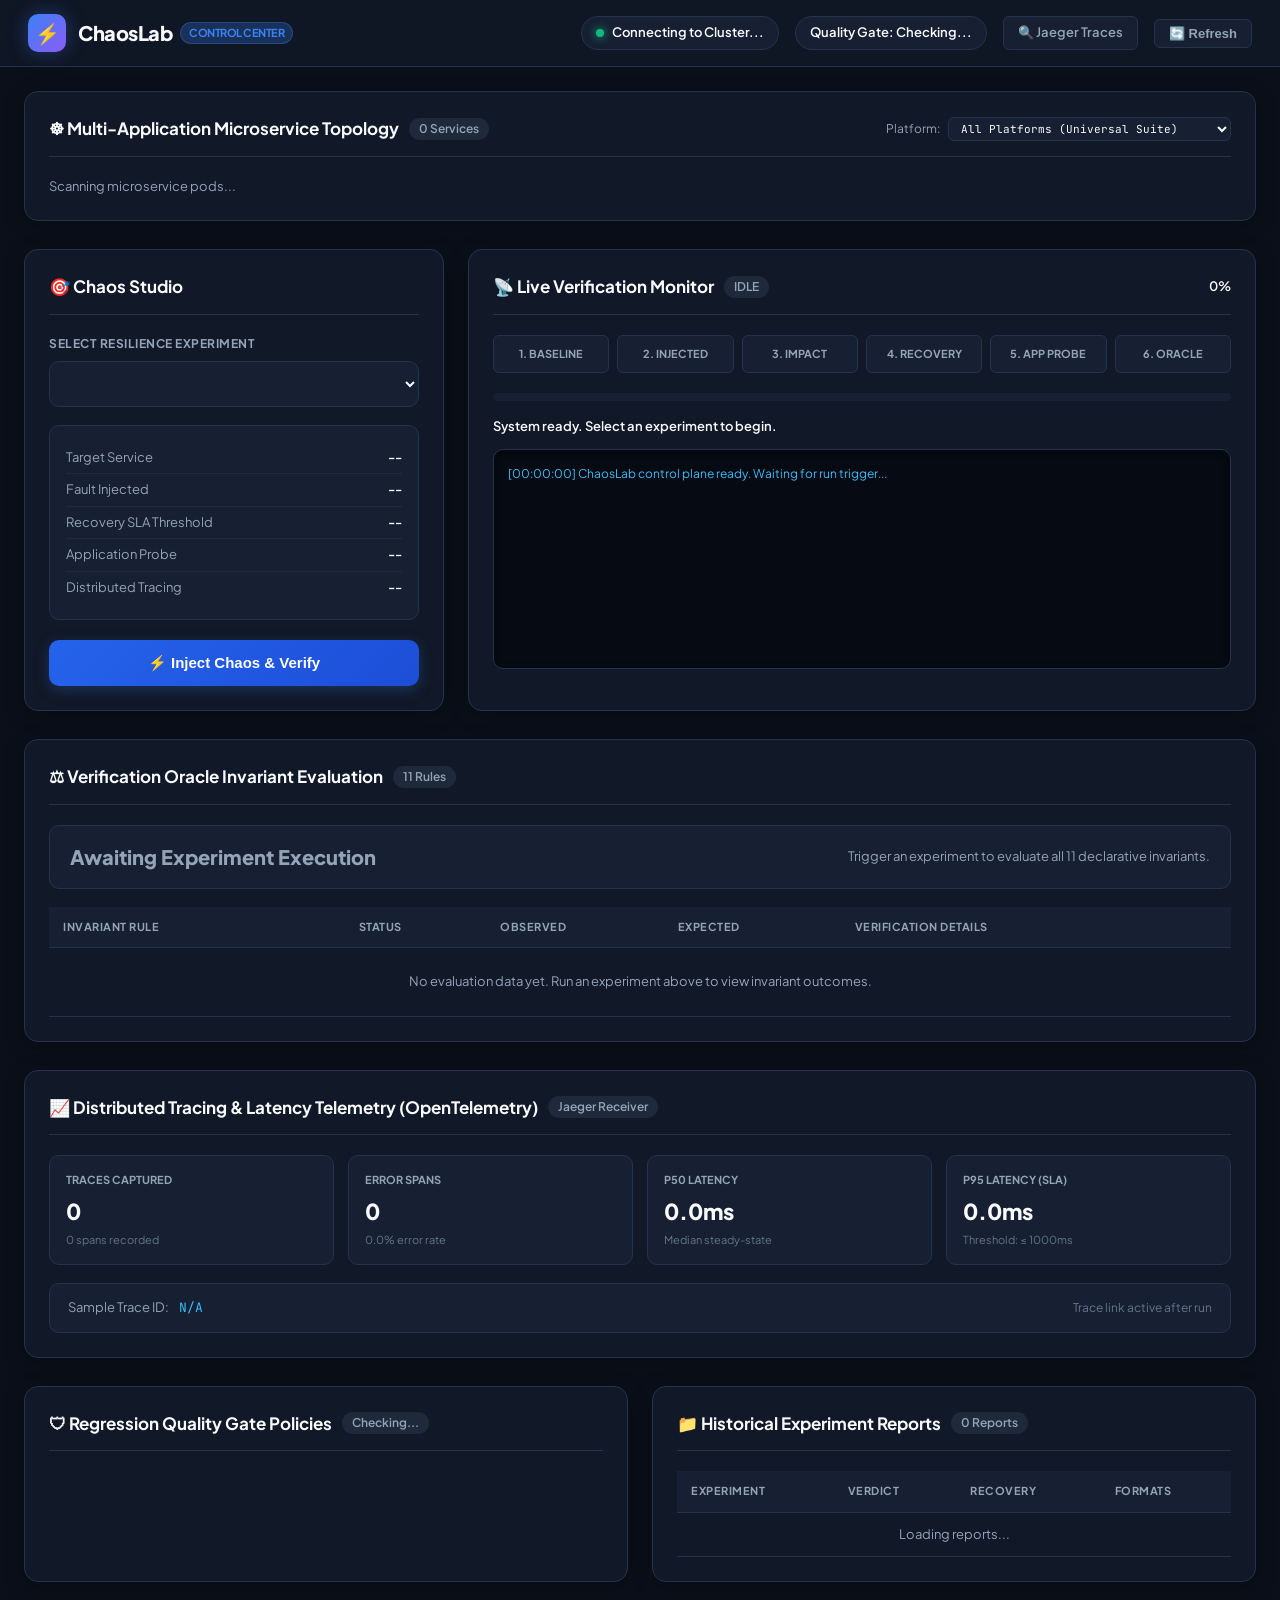
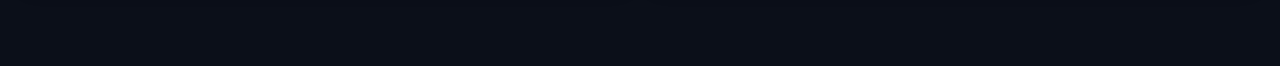
==== chaoslab/dashboard/static/index.html @ 5fe7bceb "feat(chaoslab): generalize resilience platform, universal verification engine, and independent apps " ====
<!DOCTYPE html>
<html lang="en">
<head>
    <meta charset="UTF-8">
    <meta name="viewport" content="width=device-width, initial-scale=1.0">
    <title>ChaosLab &bull; Resilience Control Center</title>
    <link rel="preconnect" href="https://fonts.googleapis.com">
    <link rel="preconnect" href="https://fonts.gstatic.com" crossorigin>
    <link href="https://fonts.googleapis.com/css2?family=JetBrains+Mono:wght@400;500;600;700&family=Plus+Jakarta+Sans:wght@400;500;600;700;800&display=swap" rel="stylesheet">
    <style>
        :root {
            --bg-base: #0b0f19;
            --bg-surface: #111827;
            --bg-card: #162032;
            --bg-elevated: #1e293b;
            --border: #26334d;
            --border-highlight: #3b82f6;
            --text-main: #f8fafc;
            --text-muted: #94a3b8;
            --text-faint: #64748b;
            --primary: #3b82f6;
            --primary-hover: #2563eb;
            --primary-glow: rgba(59, 130, 246, 0.25);
            --success: #10b981;
            --success-glow: rgba(16, 185, 129, 0.2);
            --danger: #ef4444;
            --danger-glow: rgba(239, 68, 68, 0.2);
            --warning: #f59e0b;
            --radius-sm: 6px;
            --radius-md: 10px;
            --radius-lg: 14px;
        }

        * {
            box-sizing: border-box;
            margin: 0;
            padding: 0;
        }

        body {
            font-family: 'Plus Jakarta Sans', -apple-system, BlinkMacSystemFont, sans-serif;
            background: var(--bg-base);
            color: var(--text-main);
            min-height: 100vh;
            line-height: 1.5;
            padding-bottom: 60px;
        }

        code, pre, .mono {
            font-family: 'JetBrains Mono', Consolas, monospace;
        }

        /* Top Navigation Header */
        header {
            background: rgba(17, 24, 39, 0.85);
            backdrop-filter: blur(12px);
            border-bottom: 1px solid var(--border);
            position: sticky;
            top: 0;
            z-index: 50;
            padding: 14px 28px;
            display: flex;
            align-items: center;
            justify-content: space-between;
        }

        .brand {
            display: flex;
            align-items: center;
            gap: 12px;
        }

        .brand-icon {
            width: 38px;
            height: 38px;
            background: linear-gradient(135deg, #3b82f6, #8b5cf6);
            border-radius: var(--radius-md);
            display: flex;
            align-items: center;
            justify-content: center;
            font-size: 20px;
            box-shadow: 0 0 20px rgba(59, 130, 246, 0.35);
        }

        .brand h1 {
            font-size: 20px;
            font-weight: 800;
            letter-spacing: -0.5px;
            display: flex;
            align-items: center;
            gap: 8px;
        }

        .brand span.tag {
            font-size: 11px;
            font-weight: 700;
            background: var(--primary-glow);
            color: var(--primary);
            padding: 2px 8px;
            border-radius: 9999px;
            border: 1px solid rgba(59, 130, 246, 0.3);
            text-transform: uppercase;
        }

        .nav-status {
            display: flex;
            align-items: center;
            gap: 16px;
        }

        .status-pill {
            display: flex;
            align-items: center;
            gap: 8px;
            padding: 6px 14px;
            border-radius: 9999px;
            font-size: 13px;
            font-weight: 600;
            background: var(--bg-card);
            border: 1px solid var(--border);
        }

        .dot {
            width: 8px;
            height: 8px;
            border-radius: 50%;
            background: var(--text-faint);
        }

        .dot.pulse-green {
            background: var(--success);
            box-shadow: 0 0 10px var(--success);
            animation: pulse 2s infinite;
        }

        .dot.pulse-red {
            background: var(--danger);
            box-shadow: 0 0 10px var(--danger);
        }

        .btn-link {
            background: var(--bg-card);
            border: 1px solid var(--border);
            color: var(--text-muted);
            padding: 6px 14px;
            border-radius: var(--radius-sm);
            font-size: 13px;
            font-weight: 600;
            text-decoration: none;
            display: inline-flex;
            align-items: center;
            gap: 6px;
            transition: all 0.2s;
        }

        .btn-link:hover {
            color: var(--text-main);
            border-color: var(--primary);
            background: var(--bg-elevated);
        }

        /* Container Layout */
        .container {
            max-width: 1360px;
            margin: 24px auto;
            padding: 0 24px;
            display: flex;
            flex-direction: column;
            gap: 28px;
        }

        /* Cards & Section Styling */
        .card {
            background: var(--bg-surface);
            border: 1px solid var(--border);
            border-radius: var(--radius-lg);
            padding: 24px;
            box-shadow: 0 4px 20px rgba(0, 0, 0, 0.25);
        }

        .card-header {
            display: flex;
            align-items: center;
            justify-content: space-between;
            margin-bottom: 20px;
            padding-bottom: 14px;
            border-bottom: 1px solid var(--border);
        }

        .card-title {
            font-size: 17px;
            font-weight: 700;
            display: flex;
            align-items: center;
            gap: 10px;
        }

        .card-title span.badge {
            font-size: 12px;
            padding: 2px 10px;
            border-radius: 9999px;
            font-weight: 600;
            background: var(--bg-elevated);
            color: var(--text-muted);
        }

        /* Microservices Topology Grid */
        .topology-grid {
            display: grid;
            grid-template-columns: repeat(auto-fill, minmax(200px, 1fr));
            gap: 12px;
        }

        .service-node {
            background: var(--bg-card);
            border: 1px solid var(--border);
            border-radius: var(--radius-md);
            padding: 14px;
            transition: all 0.2s;
            position: relative;
            overflow: hidden;
        }

        .service-node:hover {
            border-color: var(--border-highlight);
            transform: translateY(-2px);
        }

        .service-node.active-target {
            border-color: #f59e0b;
            box-shadow: 0 0 15px rgba(245, 158, 11, 0.2);
        }

        .service-node-header {
            display: flex;
            align-items: center;
            justify-content: space-between;
            margin-bottom: 8px;
        }

        .service-name {
            font-size: 13px;
            font-weight: 700;
            color: var(--text-main);
        }

        .service-meta {
            font-size: 11px;
            color: var(--text-muted);
            display: flex;
            flex-direction: column;
            gap: 2px;
        }

        .service-meta span.ready {
            font-weight: 600;
            color: var(--success);
        }

        .service-meta span.not-ready {
            font-weight: 600;
            color: var(--danger);
        }

        /* Control Center Grid: Launchpad + Monitor */
        .control-grid {
            display: grid;
            grid-template-columns: 420px 1fr;
            gap: 24px;
        }

        @media (max-width: 1024px) {
            .control-grid {
                grid-template-columns: 1fr;
            }
        }

        /* Experiment Launcher Form */
        .form-group {
            margin-bottom: 18px;
        }

        .form-label {
            display: block;
            font-size: 12px;
            font-weight: 700;
            text-transform: uppercase;
            letter-spacing: 0.5px;
            color: var(--text-muted);
            margin-bottom: 8px;
        }

        .select-input {
            width: 100%;
            background: var(--bg-card);
            border: 1px solid var(--border);
            color: var(--text-main);
            padding: 12px 16px;
            border-radius: var(--radius-md);
            font-size: 14px;
            font-family: inherit;
            outline: none;
            transition: border-color 0.2s;
            cursor: pointer;
        }

        .select-input:focus {
            border-color: var(--primary);
        }

        .config-preview-box {
            background: var(--bg-card);
            border: 1px solid var(--border);
            border-radius: var(--radius-md);
            padding: 16px;
            margin-bottom: 20px;
        }

        .config-row {
            display: flex;
            justify-content: space-between;
            font-size: 13px;
            padding: 6px 0;
            border-bottom: 1px solid rgba(255, 255, 255, 0.05);
        }

        .config-row:last-child {
            border-bottom: none;
        }

        .config-key {
            color: var(--text-muted);
        }

        .config-val {
            font-weight: 600;
            color: var(--text-main);
        }

        .btn-primary {
            width: 100%;
            background: linear-gradient(135deg, #2563eb, #1d4ed8);
            color: #ffffff;
            border: none;
            padding: 14px 24px;
            border-radius: var(--radius-md);
            font-size: 15px;
            font-weight: 700;
            cursor: pointer;
            box-shadow: 0 4px 15px var(--primary-glow);
            transition: all 0.2s;
            display: flex;
            align-items: center;
            justify-content: center;
            gap: 10px;
        }

        .btn-primary:hover:not(:disabled) {
            background: linear-gradient(135deg, #3b82f6, #2563eb);
            transform: translateY(-1px);
            box-shadow: 0 6px 20px rgba(59, 130, 246, 0.4);
        }

        .btn-primary:disabled {
            opacity: 0.6;
            cursor: not-allowed;
            transform: none;
        }

        /* Live Stepper & Progress Monitor */
        .stepper {
            display: grid;
            grid-template-columns: repeat(6, 1fr);
            gap: 8px;
            margin-bottom: 20px;
        }

        .step-node {
            background: var(--bg-card);
            border: 1px solid var(--border);
            border-radius: var(--radius-sm);
            padding: 10px;
            text-align: center;
            transition: all 0.3s;
        }

        .step-node.completed {
            border-color: var(--success);
            background: rgba(16, 185, 129, 0.08);
        }

        .step-node.active {
            border-color: var(--primary);
            background: var(--primary-glow);
            animation: pulseBorder 1.5s infinite;
        }

        .step-node.failed {
            border-color: var(--danger);
            background: var(--danger-glow);
        }

        .step-title {
            font-size: 11px;
            font-weight: 700;
            color: var(--text-muted);
            text-transform: uppercase;
        }

        .step-node.completed .step-title {
            color: var(--success);
        }

        .step-node.active .step-title {
            color: var(--primary);
        }

        .step-node.failed .step-title {
            color: var(--danger);
        }

        .progress-bar-container {
            width: 100%;
            height: 8px;
            background: var(--bg-card);
            border-radius: 9999px;
            overflow: hidden;
            margin-bottom: 16px;
        }

        .progress-bar {
            height: 100%;
            background: linear-gradient(90deg, #3b82f6, #10b981);
            width: 0%;
            transition: width 0.4s ease;
        }

        .terminal-box {
            background: #060a12;
            border: 1px solid var(--border);
            border-radius: var(--radius-md);
            padding: 14px;
            height: 220px;
            overflow-y: auto;
            font-size: 12px;
            line-height: 1.6;
            color: #38bdf8;
            box-shadow: inset 0 2px 6px rgba(0, 0, 0, 0.5);
        }

        .log-line {
            white-space: pre-wrap;
            word-break: break-all;
        }

        .log-line.error {
            color: var(--danger);
        }

        .log-line.success {
            color: var(--success);
        }

        /* Invariant Oracle Scorecard Table */
        .scorecard-banner {
            padding: 16px 20px;
            border-radius: var(--radius-md);
            margin-bottom: 18px;
            display: flex;
            align-items: center;
            justify-content: space-between;
        }

        .scorecard-banner.pass {
            background: rgba(16, 185, 129, 0.12);
            border: 1px solid var(--success);
        }

        .scorecard-banner.fail {
            background: rgba(239, 68, 68, 0.12);
            border: 1px solid var(--danger);
        }

        .scorecard-banner.idle {
            background: var(--bg-card);
            border: 1px solid var(--border);
        }

        .banner-verdict {
            font-size: 20px;
            font-weight: 800;
            display: flex;
            align-items: center;
            gap: 10px;
        }

        .banner-verdict.pass { color: var(--success); }
        .banner-verdict.fail { color: var(--danger); }
        .banner-verdict.idle { color: var(--text-muted); }

        table {
            width: 100%;
            border-collapse: collapse;
            font-size: 13px;
        }

        th, td {
            text-align: left;
            padding: 12px 14px;
            border-bottom: 1px solid var(--border);
        }

        th {
            background: var(--bg-card);
            color: var(--text-muted);
            font-weight: 700;
            text-transform: uppercase;
            font-size: 11px;
            letter-spacing: 0.5px;
        }

        tr:hover td {
            background: rgba(255, 255, 255, 0.02);
        }

        .badge-pill {
            display: inline-block;
            padding: 3px 10px;
            border-radius: 9999px;
            font-size: 11px;
            font-weight: 700;
        }

        .badge-pill.pass {
            background: rgba(16, 185, 129, 0.15);
            color: var(--success);
            border: 1px solid rgba(16, 185, 129, 0.3);
        }

        .badge-pill.fail {
            background: rgba(239, 68, 68, 0.15);
            color: var(--danger);
            border: 1px solid rgba(239, 68, 68, 0.3);
        }

        /* Metric Highlights Grid */
        .metric-grid {
            display: grid;
            grid-template-columns: repeat(auto-fit, minmax(200px, 1fr));
            gap: 14px;
            margin-bottom: 18px;
        }

        .metric-card {
            background: var(--bg-card);
            border: 1px solid var(--border);
            border-radius: var(--radius-md);
            padding: 16px;
        }

        .metric-card h4 {
            font-size: 11px;
            text-transform: uppercase;
            color: var(--text-muted);
            margin-bottom: 6px;
        }

        .metric-card .value {
            font-size: 22px;
            font-weight: 800;
            color: var(--text-main);
        }

        .metric-card .subtext {
            font-size: 11px;
            color: var(--text-faint);
            margin-top: 4px;
        }

        /* Quality Gate & Reports Two-Column Grid */
        .bottom-grid {
            display: grid;
            grid-template-columns: 1fr 1fr;
            gap: 24px;
        }

        @media (max-width: 900px) {
            .bottom-grid {
                grid-template-columns: 1fr;
            }
        }

        .policy-item {
            background: var(--bg-card);
            border: 1px solid var(--border);
            border-radius: var(--radius-md);
            padding: 14px 16px;
            margin-bottom: 10px;
            display: flex;
            align-items: center;
            justify-content: space-between;
        }

        .policy-name {
            font-weight: 700;
            font-size: 13px;
        }

        .policy-desc {
            font-size: 11px;
            color: var(--text-muted);
            margin-top: 2px;
        }

        .report-link {
            color: var(--primary);
            text-decoration: none;
            font-weight: 600;
            font-size: 12px;
            margin-right: 8px;
        }

        .report-link:hover {
            text-decoration: underline;
        }

        @keyframes pulse {
            0% { transform: scale(0.95); opacity: 0.8; }
            50% { transform: scale(1.15); opacity: 1; }
            100% { transform: scale(0.95); opacity: 0.8; }
        }

        @keyframes pulseBorder {
            0% { box-shadow: 0 0 0 0 rgba(59, 130, 246, 0.4); }
            70% { box-shadow: 0 0 0 8px rgba(59, 130, 246, 0); }
            100% { box-shadow: 0 0 0 0 rgba(59, 130, 246, 0); }
        }
    </style>
</head>
<body>
    <!-- Top Header -->
    <header>
        <div class="brand">
            <div class="brand-icon">⚡</div>
            <div>
                <h1>ChaosLab <span class="tag">Control Center</span></h1>
            </div>
        </div>
        <div class="nav-status">
            <div class="status-pill" id="clusterStatusPill">
                <span class="dot pulse-green" id="clusterDot"></span>
                <span id="clusterStatusText">Connecting to Cluster...</span>
            </div>
            <div class="status-pill" id="gateStatusPill">
                <span id="gatePillText">Quality Gate: Checking...</span>
            </div>
            <a href="http://localhost:16686" target="_blank" class="btn-link">
                🔍 Jaeger Traces
            </a>
            <button onclick="fetchInitialData()" class="btn-link" style="cursor: pointer;">
                🔄 Refresh
            </button>
        </div>
    </header>

    <div class="container">
        <!-- 1. Microservices Topology Grid -->
        <section class="card">
            <div class="card-header">
                <div class="card-title">
                    <span>☸ Multi-Application Microservice Topology</span>
                    <span class="badge" id="serviceCountBadge">0 Services</span>
                </div>
                <div style="font-size: 12px; color: var(--text-muted); display: flex; align-items: center; gap: 8px;">
                    <span>Platform:</span>
                    <select id="namespaceFilter" onchange="fetchClusterStatus()" style="background: var(--bg-card); color: var(--text-main); border: 1px solid var(--border); border-radius: var(--radius-sm); padding: 3px 8px; font-size: 11px; font-family: 'JetBrains Mono', monospace;">
                        <option value="all">All Platforms (Universal Suite)</option>
                        <option value="default">Online Boutique (default)</option>
                        <option value="project-platform">Project Platform (project-platform)</option>
                        <option value="learning-platform">LMS Platform (learning-platform)</option>
                    </select>
                </div>
            </div>
            <div class="topology-grid" id="topologyGrid">
                <!-- Dynamically populated -->
                <div style="color: var(--text-muted); font-size: 13px;">Scanning microservice pods...</div>
            </div>
        </section>

        <!-- 2. Control Grid: Launchpad + Live Monitor -->
        <div class="control-grid">
            <!-- Left: Experiment Studio / Launchpad -->
            <section class="card">
                <div class="card-header">
                    <div class="card-title">🎯 Chaos Studio</div>
                </div>

                <div class="form-group">
                    <label class="form-label">Select Resilience Experiment</label>
                    <select id="experimentSelect" class="select-input" onchange="updateSelectedPreview()">
                        <!-- Dynamically populated -->
                    </select>
                </div>

                <div class="config-preview-box">
                    <div class="config-row">
                        <span class="config-key">Target Service</span>
                        <span class="config-val" id="prevTarget">--</span>
                    </div>
                    <div class="config-row">
                        <span class="config-key">Fault Injected</span>
                        <span class="config-val" id="prevFault">--</span>
                    </div>
                    <div class="config-row">
                        <span class="config-key">Recovery SLA Threshold</span>
                        <span class="config-val" id="prevTimeout">--</span>
                    </div>
                    <div class="config-row">
                        <span class="config-key">Application Probe</span>
                        <span class="config-val" id="prevApp">--</span>
                    </div>
                    <div class="config-row">
                        <span class="config-key">Distributed Tracing</span>
                        <span class="config-val" id="prevTelemetry">--</span>
                    </div>
                </div>

                <button id="runBtn" class="btn-primary" onclick="triggerExperiment()">
                    <span>⚡ Inject Chaos & Verify</span>
                </button>
            </section>

            <!-- Right: Live Execution Stepper & Terminal -->
            <section class="card">
                <div class="card-header">
                    <div class="card-title">
                        <span>📡 Live Verification Monitor</span>
                        <span class="badge" id="execStatusBadge">IDLE</span>
                    </div>
                    <div style="font-size: 13px; font-weight: 600;" id="execPercentText">0%</div>
                </div>

                <!-- 6 Phase Stepper -->
                <div class="stepper">
                    <div class="step-node" id="step-baseline">
                        <div class="step-title">1. Baseline</div>
                    </div>
                    <div class="step-node" id="step-injecting">
                        <div class="step-title">2. Injected</div>
                    </div>
                    <div class="step-node" id="step-waiting_impact">
                        <div class="step-title">3. Impact</div>
                    </div>
                    <div class="step-node" id="step-waiting_recovery">
                        <div class="step-title">4. Recovery</div>
                    </div>
                    <div class="step-node" id="step-probing_app">
                        <div class="step-title">5. App Probe</div>
                    </div>
                    <div class="step-node" id="step-completed">
                        <div class="step-title">6. Oracle</div>
                    </div>
                </div>

                <div class="progress-bar-container">
                    <div class="progress-bar" id="progressBar"></div>
                </div>

                <div style="font-size: 13px; font-weight: 600; margin-bottom: 12px; color: var(--text-main);" id="execMessageText">
                    System ready. Select an experiment to begin.
                </div>

                <div class="terminal-box" id="terminalBox">
                    <div class="log-line">[00:00:00] ChaosLab control plane ready. Waiting for run trigger...</div>
                </div>
            </section>
        </div>

        <!-- 3. Verification Oracle Scorecard -->
        <section class="card">
            <div class="card-header">
                <div class="card-title">
                    <span>⚖ Verification Oracle Invariant Evaluation</span>
                    <span class="badge" id="oracleRulesBadge">11 Rules</span>
                </div>
            </div>

            <div class="scorecard-banner idle" id="scorecardBanner">
                <div class="banner-verdict idle" id="scorecardVerdictText">
                    <span>Awaiting Experiment Execution</span>
                </div>
                <div style="font-size: 13px; color: var(--text-muted);" id="scorecardSubtext">
                    Trigger an experiment to evaluate all 11 declarative invariants.
                </div>
            </div>

            <table>
                <thead>
                    <tr>
                        <th style="width: 25%;">Invariant Rule</th>
                        <th style="width: 12%;">Status</th>
                        <th style="width: 15%;">Observed</th>
                        <th style="width: 15%;">Expected</th>
                        <th>Verification Details</th>
                    </tr>
                </thead>
                <tbody id="oracleTableBody">
                    <tr>
                        <td colspan="5" style="text-align: center; color: var(--text-muted); padding: 24px;">
                            No evaluation data yet. Run an experiment above to view invariant outcomes.
                        </td>
                    </tr>
                </tbody>
            </table>
        </section>

        <!-- 4. Distributed Tracing & Telemetry Panel -->
        <section class="card">
            <div class="card-header">
                <div class="card-title">
                    <span>📈 Distributed Tracing & Latency Telemetry (OpenTelemetry)</span>
                    <span class="badge" id="telemetryServiceBadge">Jaeger Receiver</span>
                </div>
            </div>

            <div class="metric-grid">
                <div class="metric-card">
                    <h4>Traces Captured</h4>
                    <div class="value" id="telTracesCount">0</div>
                    <div class="subtext" id="telSpansCount">0 spans recorded</div>
                </div>
                <div class="metric-card">
                    <h4>Error Spans</h4>
                    <div class="value" id="telErrorsCount">0</div>
                    <div class="subtext" id="telErrorRate">0.0% error rate</div>
                </div>
                <div class="metric-card">
                    <h4>p50 Latency</h4>
                    <div class="value" id="telP50">0.0ms</div>
                    <div class="subtext">Median steady-state</div>
                </div>
                <div class="metric-card">
                    <h4>p95 Latency (SLA)</h4>
                    <div class="value" id="telP95">0.0ms</div>
                    <div class="subtext">Threshold: &le; 1000ms</div>
                </div>
            </div>

            <div style="background: var(--bg-card); border: 1px solid var(--border); border-radius: var(--radius-md); padding: 14px 18px; font-size: 13px; display: flex; justify-content: space-between; align-items: center;">
                <div>
                    <span style="color: var(--text-muted);">Sample Trace ID:</span>
                    <code id="telTraceId" style="color: #38bdf8; margin-left: 8px;">N/A</code>
                </div>
                <div id="telTraceLink">
                    <span style="color: var(--text-faint); font-size: 12px;">Trace link active after run</span>
                </div>
            </div>
        </section>

        <!-- 5. Quality Gate & Historical Reports Grid -->
        <div class="bottom-grid">
            <!-- Left: CI/CD Quality Gate Policies -->
            <section class="card">
                <div class="card-header">
                    <div class="card-title">
                        <span>🛡 Regression Quality Gate Policies</span>
                        <span class="badge" id="gateVerdictBadge">Checking...</span>
                    </div>
                </div>
                <div id="qualityGatePolicies">
                    <!-- Dynamically populated -->
                </div>
            </section>

            <!-- Right: Historical Reports List -->
            <section class="card">
                <div class="card-header">
                    <div class="card-title">
                        <span>📁 Historical Experiment Reports</span>
                        <span class="badge" id="reportCountBadge">0 Reports</span>
                    </div>
                </div>
                <div style="max-height: 320px; overflow-y: auto;">
                    <table>
                        <thead>
                            <tr>
                                <th>Experiment</th>
                                <th>Verdict</th>
                                <th>Recovery</th>
                                <th>Formats</th>
                            </tr>
                        </thead>
                        <tbody id="reportsTableBody">
                            <tr>
                                <td colspan="4" style="text-align: center; color: var(--text-muted);">Loading reports...</td>
                            </tr>
                        </tbody>
                    </table>
                </div>
            </section>
        </div>
    </div>

    <!-- JavaScript Controller -->
    <script>
        let experimentsList = [];
        let isRunning = false;
        let activeExecutionExperiment = null;

        async function fetchInitialData() {
            await Promise.all([
                fetchClusterStatus(),
                fetchExperiments(),
                fetchExecutionState(),
                fetchQualityGate(),
                fetchReports()
            ]);
        }

        // 1. Fetch Kubernetes Cluster Pod Status
        async function fetchClusterStatus() {
            try {
                const nsFilter = document.getElementById('namespaceFilter') ? document.getElementById('namespaceFilter').value : 'all';
                const res = await fetch(`/api/status?namespace=${encodeURIComponent(nsFilter)}`);
                const data = await res.json();
                const grid = document.getElementById('topologyGrid');
                const pillText = document.getElementById('clusterStatusText');
                const dot = document.getElementById('clusterDot');
                const countBadge = document.getElementById('serviceCountBadge');

                if (!data.connected) {
                    pillText.innerText = "Cluster Disconnected";
                    dot.className = "dot pulse-red";
                    grid.innerHTML = `<div style="color:var(--danger);">Error: ${data.error || 'Cannot reach cluster'}</div>`;
                    return;
                }

                pillText.innerText = `Cluster: ${data.ready_pods}/${data.total_pods} Ready`;
                dot.className = data.all_healthy ? "dot pulse-green" : "dot pulse-red";
                countBadge.innerText = `${data.total_pods} Services`;

                grid.innerHTML = data.pods.map(pod => `
                    <div class="service-node ${activeExecutionExperiment && activeExecutionExperiment.includes(pod.app) ? 'active-target' : ''}">
                        <div class="service-node-header">
                            <span class="service-name">${pod.app}</span>
                            <span class="dot ${pod.is_ready ? 'pulse-green' : 'pulse-red'}"></span>
                        </div>
                        <div class="service-meta">
                            <div style="display:flex; justify-content:space-between; align-items:center; margin-bottom:3px;">
                                <span class="badge" style="font-size:9px; padding:1px 6px; background:rgba(59,130,246,0.15); color:var(--primary); font-weight:600;">${pod.app_group || pod.namespace}</span>
                                <code style="font-size:10px;">${pod.ready}</code>
                            </div>
                            <div>Pod: <code style="font-size:10px;">${pod.name.split('-').slice(1).join('-')}</code></div>
                            <div>Status: <span class="${pod.is_ready ? 'ready' : 'not-ready'}">${pod.status}</span> &bull; ${pod.ip || 'No IP'}</div>
                        </div>
                    </div>
                `).join('');
            } catch (err) {
                console.error("fetchClusterStatus error:", err);
            }
        }

        // 2. Fetch Discovered Experiments
        async function fetchExperiments() {
            try {
                const res = await fetch('/api/experiments');
                const data = await res.json();
                experimentsList = data.experiments || [];

                const select = document.getElementById('experimentSelect');
                const currentVal = select.value;

                // Group by app_group
                const groups = {};
                experimentsList.forEach(exp => {
                    const grp = exp.app_group || "General";
                    if (!groups[grp]) groups[grp] = [];
                    groups[grp].push(exp);
                });

                select.innerHTML = Object.keys(groups).map(grp => `
                    <optgroup label="${grp}">
                        ${groups[grp].map(exp => `
                            <option value="${exp.name}">${exp.name} (${exp.target})</option>
                        `).join('')}
                    </optgroup>
                `).join('');

                if (currentVal && experimentsList.some(e => e.name === currentVal)) {
                    select.value = currentVal;
                }
                updateSelectedPreview();
            } catch (err) {
                console.error("fetchExperiments error:", err);
            }
        }

        function updateSelectedPreview() {
            const select = document.getElementById('experimentSelect');
            const exp = experimentsList.find(e => e.name === select.value);
            if (!exp) return;

            document.getElementById('prevTarget').innerText = `${exp.target} (${exp.namespace})`;
            document.getElementById('prevFault').innerText = exp.fault;
            document.getElementById('prevTimeout').innerText = `${exp.timeout}s`;
            document.getElementById('prevApp').innerText = exp.app_check;
            document.getElementById('prevTelemetry').innerText = exp.telemetry;
        }

        // 3. Trigger Experiment Run
        async function triggerExperiment() {
            const select = document.getElementById('experimentSelect');
            const expName = select.value;
            if (!expName) return;

            const runBtn = document.getElementById('runBtn');
            runBtn.disabled = true;
            runBtn.innerHTML = `<span>⏳ Initializing...</span>`;

            try {
                const res = await fetch('/api/run', {
                    method: 'POST',
                    headers: { 'Content-Type': 'application/json' },
                    body: JSON.stringify({ name: expName })
                });
                const data = await res.json();
                if (!res.ok) {
                    alert(data.error || "Failed to start experiment");
                    runBtn.disabled = false;
                    runBtn.innerHTML = `<span>⚡ Inject Chaos & Verify</span>`;
                }
            } catch (err) {
                alert("Network error starting experiment: " + err);
                runBtn.disabled = false;
                runBtn.innerHTML = `<span>⚡ Inject Chaos & Verify</span>`;
            }
        }

        // 4. Poll Live Execution State
        async function fetchExecutionState() {
            try {
                const res = await fetch('/api/execution');
                const data = await res.json();
                isRunning = data.running;
                activeExecutionExperiment = isRunning ? data.experiment : null;

                const runBtn = document.getElementById('runBtn');
                const statusBadge = document.getElementById('execStatusBadge');
                const percentText = document.getElementById('execPercentText');
                const messageText = document.getElementById('execMessageText');
                const progressBar = document.getElementById('progressBar');
                const terminal = document.getElementById('terminalBox');

                if (isRunning) {
                    runBtn.disabled = true;
                    runBtn.innerHTML = `<span>⚡ Running: ${data.experiment}...</span>`;
                    statusBadge.innerText = data.phase.toUpperCase();
                    statusBadge.style.color = "var(--primary)";
                } else {
                    runBtn.disabled = false;
                    runBtn.innerHTML = `<span>⚡ Inject Chaos & Verify</span>`;
                    statusBadge.innerText = (data.verdict || "IDLE");
                    statusBadge.style.color = (data.verdict === "PASS" ? "var(--success)" : (data.verdict === "FAIL" ? "var(--danger)" : "var(--text-muted)"));
                }

                percentText.innerText = `${data.percent}%`;
                progressBar.style.width = `${data.percent}%`;
                messageText.innerText = data.message;

                // Update Stepper Nodes
                updateStepper(data.phase, data.verdict);

                // Update Terminal Output
                if (data.logs && data.logs.length > 0) {
                    terminal.innerHTML = data.logs.map(log => {
                        let cls = "";
                        if (log.includes("PASS") || log.includes("Verified") || log.includes("Ready")) cls = "success";
                        if (log.includes("FAIL") || log.includes("ERROR") || log.includes("Failed")) cls = "error";
                        return `<div class="log-line ${cls}">${escapeHtml(log)}</div>`;
                    }).join('');
                    terminal.scrollTop = terminal.scrollHeight;
                }

                // If completed report available, update scorecard & telemetry
                if (data.report) {
                    renderOracleScorecard(data.report);
                    renderTelemetry(data.report.telemetry);
                }
            } catch (err) {
                console.error("fetchExecutionState error:", err);
            }
        }

        function updateStepper(currentPhase, verdict) {
            const phases = ["baseline", "injecting", "waiting_impact", "waiting_recovery", "probing_app", "completed"];
            const currentIdx = phases.indexOf(currentPhase);

            phases.forEach((p, idx) => {
                const node = document.getElementById(`step-${p}`);
                if (!node) return;
                node.className = "step-node";

                if (currentPhase === "completed") {
                    node.className = `step-node ${verdict === "PASS" ? "completed" : "failed"}`;
                } else if (currentPhase === "failed") {
                    if (idx <= currentIdx) node.className = "step-node failed";
                } else if (idx < currentIdx) {
                    node.className = "step-node completed";
                } else if (idx === currentIdx) {
                    node.className = "step-node active";
                }
            });
        }

        // 5. Render Oracle Scorecard
        function renderOracleScorecard(report) {
            const banner = document.getElementById('scorecardBanner');
            const verdictText = document.getElementById('scorecardVerdictText');
            const subtext = document.getElementById('scorecardSubtext');
            const tbody = document.getElementById('oracleTableBody');
            const rulesBadge = document.getElementById('oracleRulesBadge');

            const oracle = report.oracle_evaluation || {};
            const isPass = (report.verdict === "PASS");

            banner.className = `scorecard-banner ${isPass ? 'pass' : 'fail'}`;
            verdictText.className = `banner-verdict ${isPass ? 'pass' : 'fail'}`;
            verdictText.innerHTML = `<span>${isPass ? '✅ VERIFICATION PASSED' : '❌ VERIFICATION FAILED'}</span>`;
            subtext.innerText = `Experiment: ${report.experiment} &bull; ${oracle.passed_rules || 0}/${oracle.total_rules || 0} Invariants Satisfied &bull; Recovery Time: ${report.recovery_time_seconds}s`;
            rulesBadge.innerText = `${oracle.passed_rules || 0}/${oracle.total_rules || 0} Passed`;

            if (oracle.rule_evaluations && oracle.rule_evaluations.length > 0) {
                tbody.innerHTML = oracle.rule_evaluations.map(r => `
                    <tr>
                        <td><code>${r.rule}</code></td>
                        <td><span class="badge-pill ${r.passed ? 'pass' : 'fail'}">${r.passed ? 'PASS' : 'FAIL'}</span></td>
                        <td><code>${escapeHtml(String(r.observed))}</code></td>
                        <td><code>${escapeHtml(String(r.expected))}</code></td>
                        <td>${escapeHtml(r.message)}</td>
                    </tr>
                `).join('');
            }
        }

        // 6. Render Telemetry Metrics
        function renderTelemetry(tel) {
            if (!tel || !tel.available) return;

            document.getElementById('telTracesCount').innerText = tel.traces_count || 0;
            document.getElementById('telSpansCount').innerText = `${tel.spans_count || 0} spans recorded`;
            document.getElementById('telErrorsCount').innerText = tel.error_spans_count || 0;
            document.getElementById('telErrorRate').innerText = `${tel.error_rate_pct || 0.0}% error rate`;

            const lat = tel.latency_ms || {};
            document.getElementById('telP50').innerText = `${lat.p50 || 0}ms`;
            document.getElementById('telP95').innerText = `${lat.p95 || 0}ms`;

            const sampleId = (tel.sample_trace_ids && tel.sample_trace_ids.length > 0) ? tel.sample_trace_ids[0] : "N/A";
            document.getElementById('telTraceId').innerText = sampleId;

            if (sampleId !== "N/A") {
                document.getElementById('telTraceLink').innerHTML = `
                    <a href="http://localhost:16686/trace/${sampleId}" target="_blank" class="btn-link" style="padding:4px 10px; font-size:12px;">
                        Inspect in Jaeger &rarr;
                    </a>
                `;
            }
        }

        // 7. Fetch Regression Quality Gate Evaluation
        async function fetchQualityGate() {
            try {
                const res = await fetch('/api/gate');
                const data = await res.json();
                const pillText = document.getElementById('gatePillText');
                const verdictBadge = document.getElementById('gateVerdictBadge');
                const policiesDiv = document.getElementById('qualityGatePolicies');

                const isApproved = data.gate_passed;
                pillText.innerHTML = `Gate: <strong style="color:${isApproved ? 'var(--success)' : 'var(--danger)'};">${data.verdict}</strong>`;
                verdictBadge.innerText = data.verdict;
                verdictBadge.style.color = isApproved ? "var(--success)" : "var(--danger)";

                policiesDiv.innerHTML = data.policies.map(p => `
                    <div class="policy-item">
                        <div>
                            <div class="policy-name">${p.policy}</div>
                            <div class="policy-desc">${escapeHtml(p.message)}</div>
                        </div>
                        <span class="badge-pill ${p.passed ? 'pass' : 'fail'}">${p.passed ? 'PASS' : 'FAIL'}</span>
                    </div>
                `).join('');
            } catch (err) {
                console.error("fetchQualityGate error:", err);
            }
        }

        // 8. Fetch Historical Reports
        async function fetchReports() {
            try {
                const res = await fetch('/api/reports');
                const data = await res.json();
                const tbody = document.getElementById('reportsTableBody');
                const countBadge = document.getElementById('reportCountBadge');

                const reports = data.reports || [];
                countBadge.innerText = `${reports.length} Reports`;

                if (reports.length === 0) {
                    tbody.innerHTML = `<tr><td colspan="4" style="text-align:center; color:var(--text-muted);">No reports found.</td></tr>`;
                    return;
                }

                tbody.innerHTML = reports.map(r => `
                    <tr>
                        <td>
                            <strong>${escapeHtml(r.experiment)}</strong>
                            <div style="font-size:11px; color:var(--text-muted);">${r.timestamp} &bull; ${escapeHtml(r.target)}</div>
                        </td>
                        <td>
                            <span class="badge-pill ${r.verdict === 'PASS' ? 'pass' : 'fail'}">${r.verdict}</span>
                        </td>
                        <td>
                            <code>${r.recovery_time ? r.recovery_time + 's' : 'N/A'}</code>
                        </td>
                        <td>
                            ${r.has_html ? `<a href="/api/reports/${r.prefix}_report.html" target="_blank" class="report-link">HTML</a>` : ''}
                            ${r.has_md ? `<a href="/api/reports/${r.prefix}_report.md" target="_blank" class="report-link">MD</a>` : ''}
                            <a href="/api/reports/${r.filename}" target="_blank" class="report-link">JSON</a>
                        </td>
                    </tr>
                `).join('');
            } catch (err) {
                console.error("fetchReports error:", err);
            }
        }

        function escapeHtml(text) {
            if (!text) return "";
            return String(text).replace(/&/g, '&amp;').replace(/</g, '&lt;').replace(/>/g, '&gt;');
        }

        // Initial Load and Polling Loop (2s)
        fetchInitialData();
        setInterval(() => {
            fetchClusterStatus();
            fetchExecutionState();
            if (!isRunning) {
                fetchQualityGate();
                fetchReports();
            }
        }, 2000);
    </script>
</body>
</html>
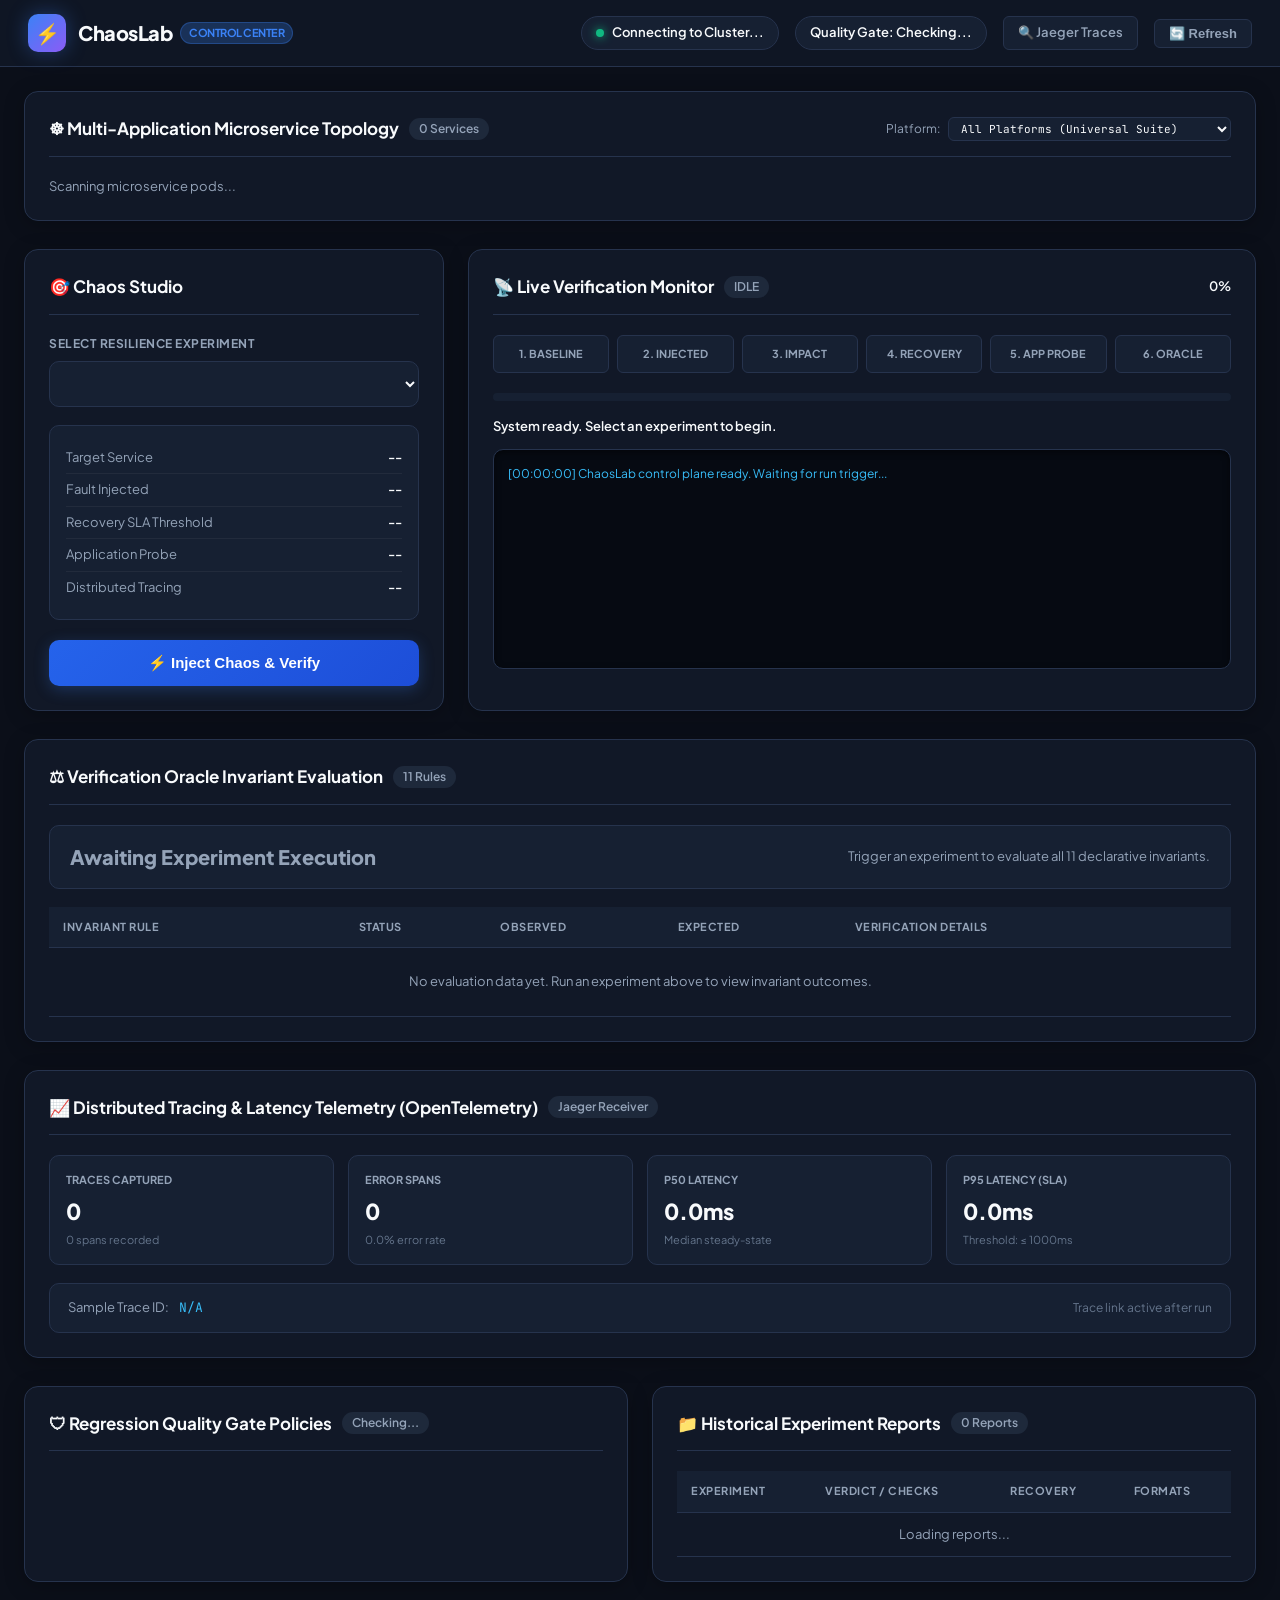
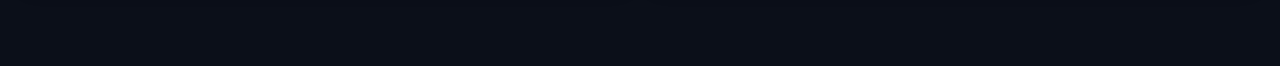
==== commit cce570b8: "Preserve experiment run history and expose report check counts" ====
--- a/chaoslab/dashboard/static/index.html
+++ b/chaoslab/dashboard/static/index.html
@@ -885,7 +885,7 @@
                         <thead>
                             <tr>
                                 <th>Experiment</th>
-                                <th>Verdict</th>
+                                <th>Verdict / Checks</th>
                                 <th>Recovery</th>
                                 <th>Formats</th>
                             </tr>
@@ -1215,18 +1215,19 @@
                     <tr>
                         <td>
                             <strong>${escapeHtml(r.experiment)}</strong>
-                            <div style="font-size:11px; color:var(--text-muted);">${r.timestamp} &bull; ${escapeHtml(r.target)}</div>
+                            <div style="font-size:11px; color:var(--text-muted);">${escapeHtml(new Date(r.timestamp).toLocaleString())} &bull; ${escapeHtml(r.target)}</div>
                         </td>
                         <td>
-                            <span class="badge-pill ${r.verdict === 'PASS' ? 'pass' : 'fail'}">${r.verdict}</span>
+                            <span class="badge-pill ${r.verdict === 'PASS' ? 'pass' : 'fail'}">${escapeHtml(r.verdict)}</span>
+                            <div style="font-size:11px; color:var(--text-muted);">${r.passed_checks == null ? 'Check counts unavailable' : `${escapeHtml(r.passed_checks)} passed · ${escapeHtml(r.failed_checks)} failed · ${escapeHtml(r.skipped_checks)} skipped`}</div>
                         </td>
                         <td>
-                            <code>${r.recovery_time ? r.recovery_time + 's' : 'N/A'}</code>
+                            <code>${r.recovery_time != null ? escapeHtml(r.recovery_time) + 's' : 'N/A'}</code>
                         </td>
                         <td>
-                            ${r.has_html ? `<a href="/api/reports/${r.prefix}_report.html" target="_blank" class="report-link">HTML</a>` : ''}
-                            ${r.has_md ? `<a href="/api/reports/${r.prefix}_report.md" target="_blank" class="report-link">MD</a>` : ''}
-                            <a href="/api/reports/${r.filename}" target="_blank" class="report-link">JSON</a>
+                            ${r.has_html ? `<a href="/api/reports/${encodeURI(r.prefix)}_report.html" target="_blank" class="report-link">HTML</a>` : ''}
+                            ${r.has_md ? `<a href="/api/reports/${encodeURI(r.prefix)}_report.md" target="_blank" class="report-link">MD</a>` : ''}
+                            <a href="/api/reports/${encodeURI(r.filename)}" target="_blank" class="report-link">JSON</a>
                         </td>
                     </tr>
                 `).join('');
@@ -1236,7 +1237,7 @@
         }
 
         function escapeHtml(text) {
-            if (!text) return "";
+            if (text == null) return "";
             return String(text).replace(/&/g, '&amp;').replace(/</g, '&lt;').replace(/>/g, '&gt;');
         }
 
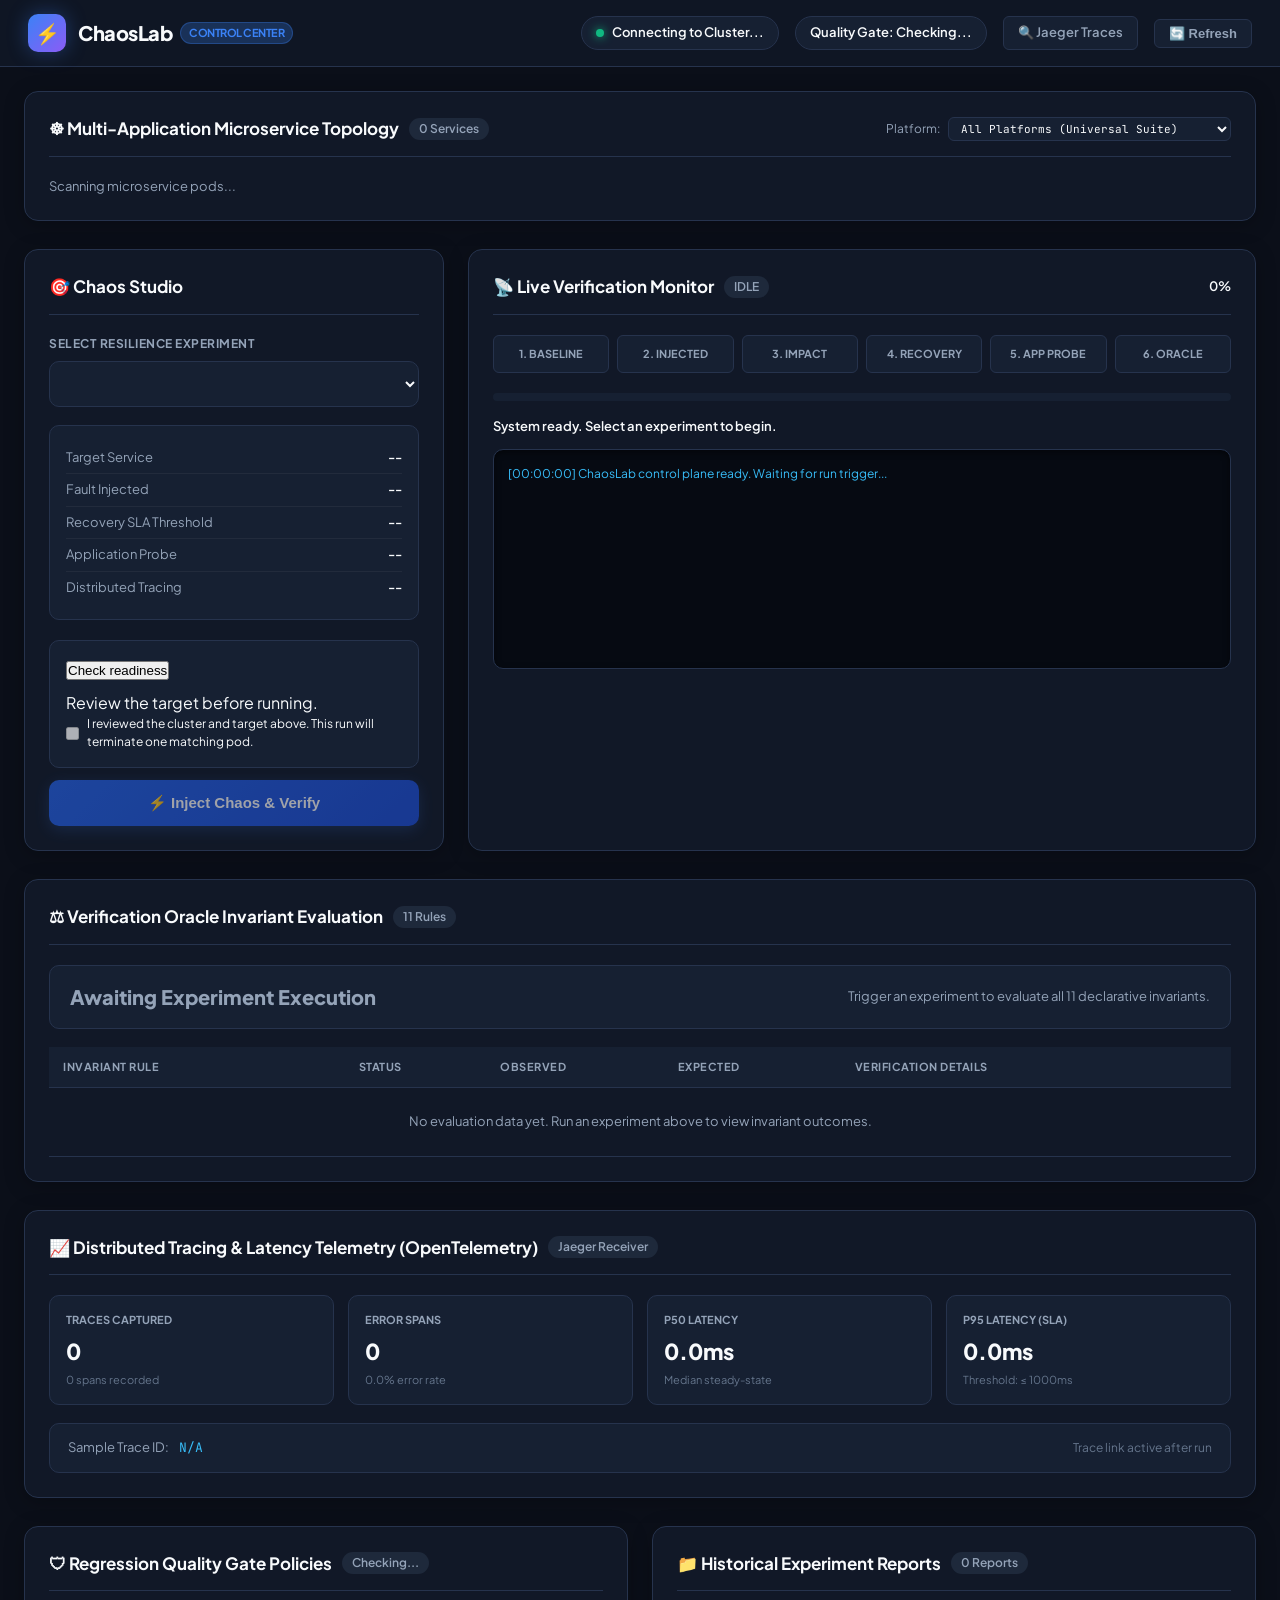
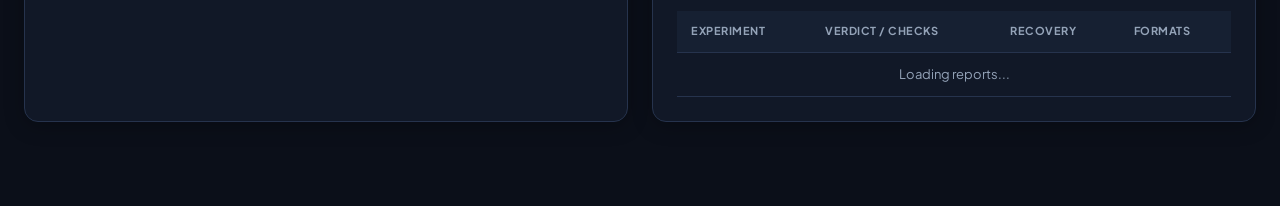
==== commit 3050b662: "Add reviewed dashboard execution and repeatable local startup" ====
--- a/chaoslab/dashboard/static/index.html
+++ b/chaoslab/dashboard/static/index.html
@@ -725,7 +725,16 @@
                     </div>
                 </div>
 
-                <button id="runBtn" class="btn-primary" onclick="triggerExperiment()">
+                <div class="config-preview-box" style="margin-bottom:12px;">
+                    <button class="btn-outline" id="preflightBtn" onclick="fetchPreflight()">Check readiness</button>
+                    <div id="preflightTarget" style="margin-top:10px; overflow-wrap:anywhere;">Review the target before running.</div>
+                    <ul id="preflightChecks" style="padding-left:20px; max-height:220px; overflow:auto;"></ul>
+                    <label style="display:flex; gap:8px; font-size:12px; align-items:center;">
+                        <input id="confirmTarget" type="checkbox" onchange="updateRunAvailability()" disabled>
+                        I reviewed the cluster and target above. This run will terminate one matching pod.
+                    </label>
+                </div>
+                <button id="runBtn" class="btn-primary" onclick="triggerExperiment()" disabled>
                     <span>⚡ Inject Chaos & Verify</span>
                 </button>
             </section>
@@ -906,15 +915,38 @@
         let experimentsList = [];
         let isRunning = false;
         let activeExecutionExperiment = null;
+        let preflightResult = null;
+        let preflightCheckedAt = 0;
+        let launchPending = false;
+        let selectedPreviewName = null;
 
         async function fetchInitialData() {
             await Promise.all([
-                fetchClusterStatus(),
+                fetchNamespaces().then(fetchClusterStatus),
                 fetchExperiments(),
                 fetchExecutionState(),
                 fetchQualityGate(),
                 fetchReports()
             ]);
+        }
+
+        async function fetchNamespaces() {
+            try {
+                const response = await fetch('/api/namespaces');
+                if (!response.ok) throw Error('Namespace lookup failed');
+                const data = await response.json();
+                const select = document.getElementById('namespaceFilter');
+                const current = select.value;
+                select.replaceChildren(...data.namespaces.map(ns => {
+                    const option = document.createElement('option');
+                    option.value = ns.id;
+                    option.textContent = ns.name;
+                    return option;
+                }));
+                select.value = data.namespaces.some(ns => ns.id === current) ? current : 'all';
+            } catch (error) {
+                console.error('fetchNamespaces error:', error);
+            }
         }
 
         // 1. Fetch Kubernetes Cluster Pod Status
@@ -937,21 +969,21 @@
 
                 pillText.innerText = `Cluster: ${data.ready_pods}/${data.total_pods} Ready`;
                 dot.className = data.all_healthy ? "dot pulse-green" : "dot pulse-red";
-                countBadge.innerText = `${data.total_pods} Services`;
+                countBadge.innerText = `${data.total_pods} Pods`;
 
                 grid.innerHTML = data.pods.map(pod => `
                     <div class="service-node ${activeExecutionExperiment && activeExecutionExperiment.includes(pod.app) ? 'active-target' : ''}">
                         <div class="service-node-header">
-                            <span class="service-name">${pod.app}</span>
+                            <span class="service-name">${escapeHtml(pod.app)}</span>
                             <span class="dot ${pod.is_ready ? 'pulse-green' : 'pulse-red'}"></span>
                         </div>
                         <div class="service-meta">
                             <div style="display:flex; justify-content:space-between; align-items:center; margin-bottom:3px;">
-                                <span class="badge" style="font-size:9px; padding:1px 6px; background:rgba(59,130,246,0.15); color:var(--primary); font-weight:600;">${pod.app_group || pod.namespace}</span>
-                                <code style="font-size:10px;">${pod.ready}</code>
+                                <span class="badge" style="font-size:9px; padding:1px 6px; background:rgba(59,130,246,0.15); color:var(--primary); font-weight:600;">${escapeHtml(pod.app_group || pod.namespace)}</span>
+                                <code style="font-size:10px;">${escapeHtml(pod.ready)}</code>
                             </div>
-                            <div>Pod: <code style="font-size:10px;">${pod.name.split('-').slice(1).join('-')}</code></div>
-                            <div>Status: <span class="${pod.is_ready ? 'ready' : 'not-ready'}">${pod.status}</span> &bull; ${pod.ip || 'No IP'}</div>
+                            <div>Pod: <code style="font-size:10px;">${escapeHtml(pod.name)}</code></div>
+                            <div>Status: <span class="${pod.is_ready ? 'ready' : 'not-ready'}">${escapeHtml(pod.status)}</span> &bull; ${escapeHtml(pod.ip || 'No IP')}</div>
                         </div>
                     </div>
                 `).join('');
@@ -999,6 +1031,14 @@
             const select = document.getElementById('experimentSelect');
             const exp = experimentsList.find(e => e.name === select.value);
             if (!exp) return;
+            if (selectedPreviewName !== select.value) {
+                selectedPreviewName = select.value;
+                preflightResult = null;
+                document.getElementById('confirmTarget').checked = false;
+                document.getElementById('preflightChecks').replaceChildren();
+                document.getElementById('preflightTarget').textContent = 'Click Check readiness to review this target.';
+                updateRunAvailability();
+            }
 
             document.getElementById('prevTarget').innerText = `${exp.target} (${exp.namespace})`;
             document.getElementById('prevFault').innerText = exp.fault;
@@ -1007,11 +1047,53 @@
             document.getElementById('prevTelemetry').innerText = exp.telemetry;
         }
 
+        function updateRunAvailability() {
+            const current = document.getElementById('experimentSelect').value;
+            const reviewed = preflightResult && preflightResult.experiment === current;
+            const fresh = reviewed && Date.now() - preflightCheckedAt < 60000;
+            const ready = fresh && preflightResult.ready;
+            const confirm = document.getElementById('confirmTarget');
+            confirm.disabled = !ready || isRunning || launchPending;
+            if (!ready) confirm.checked = false;
+            const button = document.getElementById('runBtn');
+            button.disabled = !ready || !confirm.checked || isRunning || launchPending;
+            button.textContent = isRunning ? 'Experiment running…' : launchPending ? 'Checking launch…' : 'Run reviewed experiment';
+            document.getElementById('preflightBtn').disabled = isRunning || launchPending;
+        }
+
+        async function fetchPreflight() {
+            const name = document.getElementById('experimentSelect').value;
+            preflightResult = null;
+            document.getElementById('confirmTarget').checked = false;
+            updateRunAvailability();
+            document.getElementById('preflightTarget').textContent = 'Checking local prerequisites…';
+            try {
+                const response = await fetch(`/api/preflight?name=${encodeURIComponent(name)}`);
+                if (!response.ok) throw Error('Preflight request failed');
+                const data = await response.json();
+                if (document.getElementById('experimentSelect').value !== name) return;
+                preflightResult = data;
+                preflightCheckedAt = Date.now();
+                document.getElementById('preflightTarget').textContent = `${data.context || 'Cluster not pinned'} · ${data.namespace || 'No namespace'} · ${data.selector || 'No selector'} · ${data.fault || 'No fault'}`;
+                document.getElementById('preflightChecks').replaceChildren(...data.checks.map(check => {
+                    const row = document.createElement('li');
+                    row.textContent = `${check.passed ? 'PASS' : 'BLOCKED'} — ${check.name}: ${check.detail}`;
+                    row.style.color = check.passed ? 'var(--success)' : 'var(--danger)';
+                    return row;
+                }));
+            } catch (error) {
+                document.getElementById('preflightTarget').textContent = error.message;
+            }
+            updateRunAvailability();
+        }
+
         // 3. Trigger Experiment Run
         async function triggerExperiment() {
             const select = document.getElementById('experimentSelect');
             const expName = select.value;
-            if (!expName) return;
+            if (!expName || !preflightResult || !preflightResult.ready || !document.getElementById('confirmTarget').checked) return;
+            launchPending = true;
+            updateRunAvailability();
 
             const runBtn = document.getElementById('runBtn');
             runBtn.disabled = true;
@@ -1021,18 +1103,22 @@
                 const res = await fetch('/api/run', {
                     method: 'POST',
                     headers: { 'Content-Type': 'application/json' },
-                    body: JSON.stringify({ name: expName })
+                    body: JSON.stringify({ name: expName, review_token: preflightResult.review_token, confirm_target: true })
                 });
                 const data = await res.json();
                 if (!res.ok) {
                     alert(data.error || "Failed to start experiment");
-                    runBtn.disabled = false;
-                    runBtn.innerHTML = `<span>⚡ Inject Chaos & Verify</span>`;
+                    preflightResult = null;
+                } else {
+                    isRunning = true;
+                    preflightResult = null;
                 }
             } catch (err) {
                 alert("Network error starting experiment: " + err);
-                runBtn.disabled = false;
-                runBtn.innerHTML = `<span>⚡ Inject Chaos & Verify</span>`;
+                preflightResult = null;
+            } finally {
+                launchPending = false;
+                updateRunAvailability();
             }
         }
 
@@ -1041,7 +1127,10 @@
             try {
                 const res = await fetch('/api/execution');
                 const data = await res.json();
+                const wasRunning = isRunning;
                 isRunning = data.running;
+                if (wasRunning && !isRunning) preflightResult = null;
+                updateRunAvailability();
                 activeExecutionExperiment = isRunning ? data.experiment : null;
 
                 const runBtn = document.getElementById('runBtn');
@@ -1057,8 +1146,7 @@
                     statusBadge.innerText = data.phase.toUpperCase();
                     statusBadge.style.color = "var(--primary)";
                 } else {
-                    runBtn.disabled = false;
-                    runBtn.innerHTML = `<span>⚡ Inject Chaos & Verify</span>`;
+                    updateRunAvailability();
                     statusBadge.innerText = (data.verdict || "IDLE");
                     statusBadge.style.color = (data.verdict === "PASS" ? "var(--success)" : (data.verdict === "FAIL" ? "var(--danger)" : "var(--text-muted)"));
                 }
@@ -1113,6 +1201,13 @@
         }
 
         // 5. Render Oracle Scorecard
+        function ruleBadge(rule) {
+            const status = rule.status || (rule.passed ? 'PASS' : 'FAIL');
+            if (status === 'NOT_APPLICABLE') return {label:'N/A', css:''};
+            if (status === 'SKIPPED') return {label:'SKIPPED', css:''};
+            return status === 'PASS' ? {label:'PASS', css:'pass'} : {label:'FAIL', css:'fail'};
+        }
+
         function renderOracleScorecard(report) {
             const banner = document.getElementById('scorecardBanner');
             const verdictText = document.getElementById('scorecardVerdictText');
@@ -1126,14 +1221,14 @@
             banner.className = `scorecard-banner ${isPass ? 'pass' : 'fail'}`;
             verdictText.className = `banner-verdict ${isPass ? 'pass' : 'fail'}`;
             verdictText.innerHTML = `<span>${isPass ? '✅ VERIFICATION PASSED' : '❌ VERIFICATION FAILED'}</span>`;
-            subtext.innerText = `Experiment: ${report.experiment} &bull; ${oracle.passed_rules || 0}/${oracle.total_rules || 0} Invariants Satisfied &bull; Recovery Time: ${report.recovery_time_seconds}s`;
-            rulesBadge.innerText = `${oracle.passed_rules || 0}/${oracle.total_rules || 0} Passed`;
+            subtext.innerText = `Experiment: ${report.experiment} · ${oracle.passed_rules || 0}/${oracle.executed_rules ?? oracle.total_rules ?? 0} executed checks passed · ${oracle.skipped_rules || 0} skipped · Recovery: ${report.recovery_time_seconds}s`;
+            rulesBadge.innerText = `${oracle.passed_rules || 0}/${oracle.executed_rules ?? oracle.total_rules ?? 0} executed · ${oracle.skipped_rules || 0} skipped`;
 
             if (oracle.rule_evaluations && oracle.rule_evaluations.length > 0) {
                 tbody.innerHTML = oracle.rule_evaluations.map(r => `
                     <tr>
-                        <td><code>${r.rule}</code></td>
-                        <td><span class="badge-pill ${r.passed ? 'pass' : 'fail'}">${r.passed ? 'PASS' : 'FAIL'}</span></td>
+                        <td><code>${escapeHtml(r.rule)}</code></td>
+                        <td><span class="badge-pill ${ruleBadge(r).css}">${ruleBadge(r).label}</span></td>
                         <td><code>${escapeHtml(String(r.observed))}</code></td>
                         <td><code>${escapeHtml(String(r.expected))}</code></td>
                         <td>${escapeHtml(r.message)}</td>
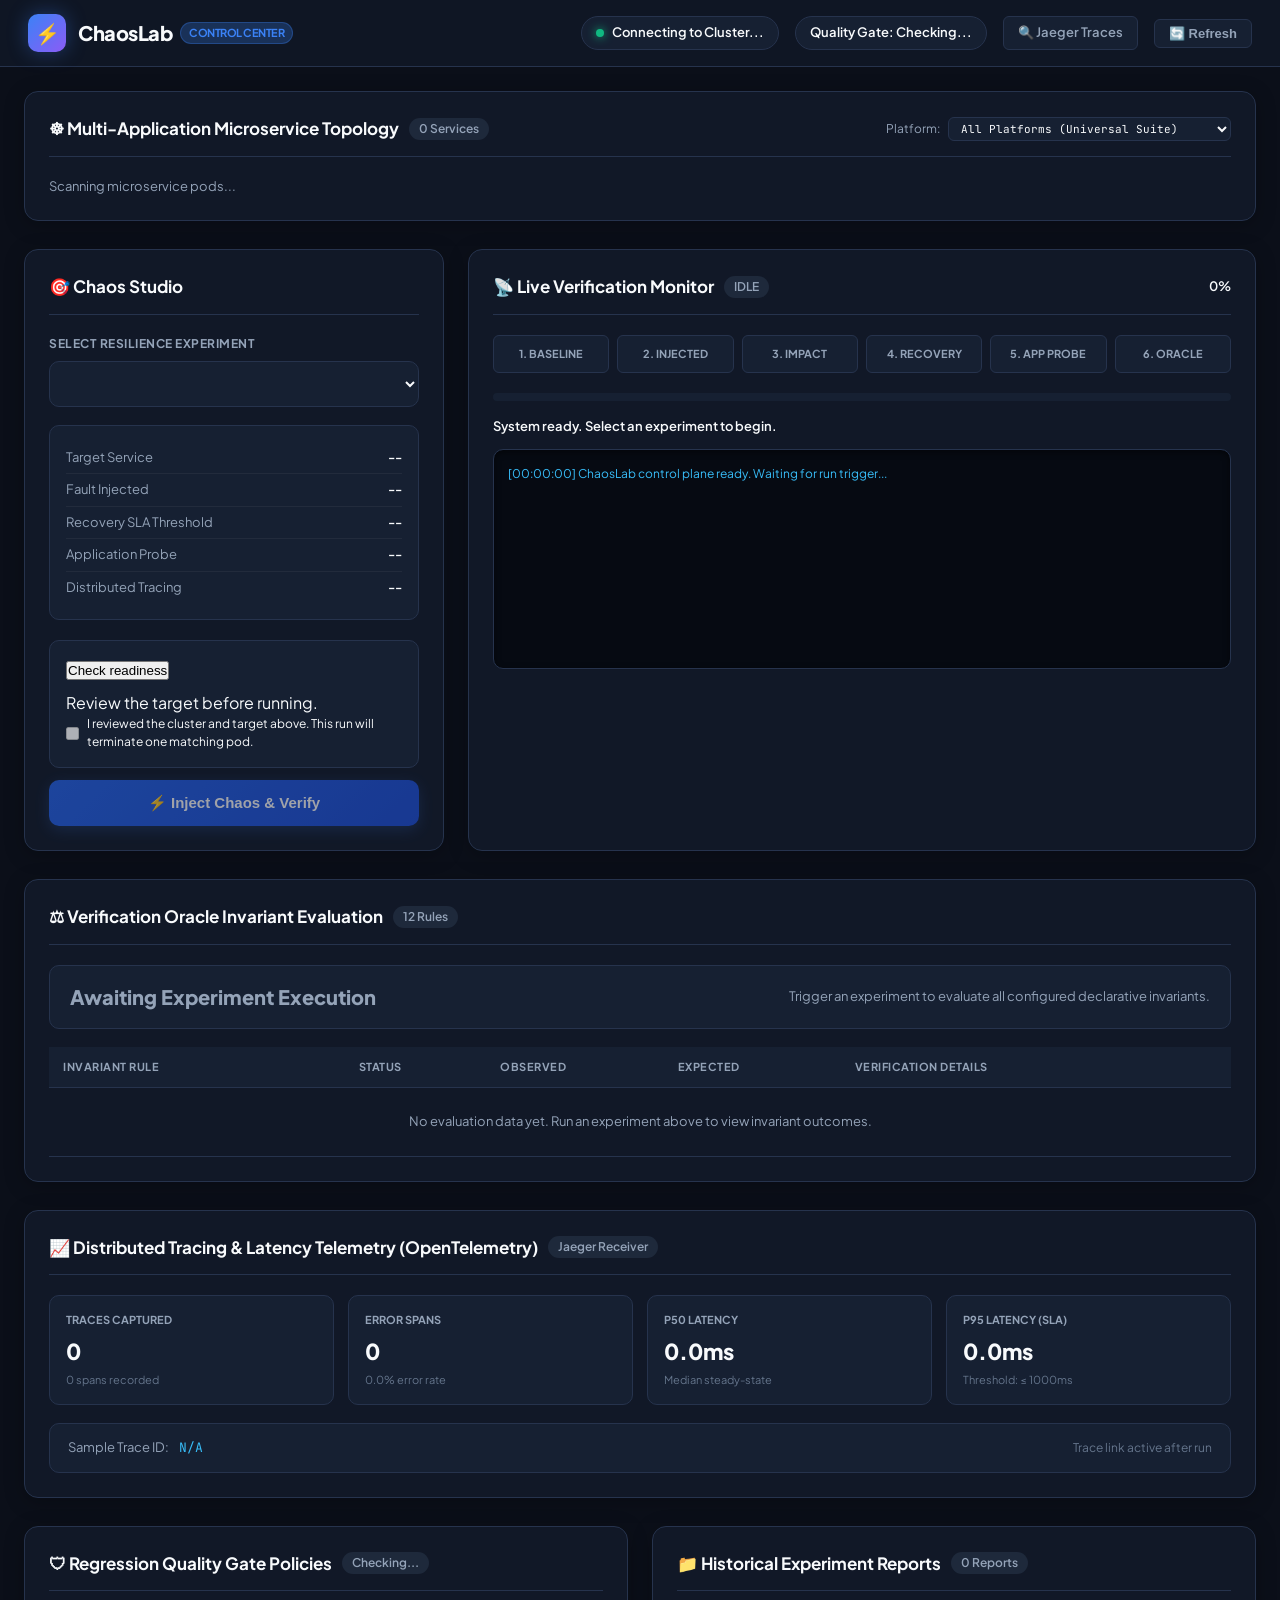
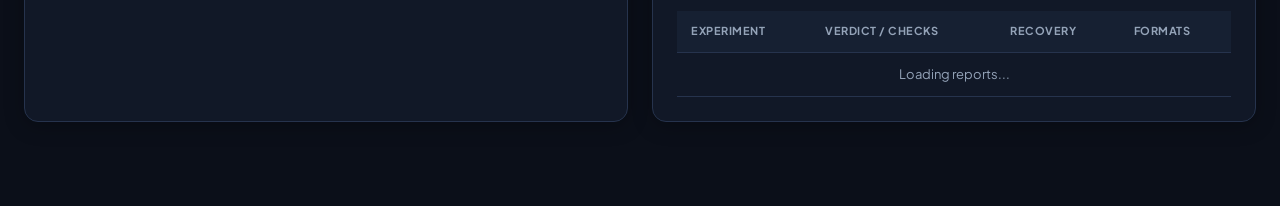
==== commit e0152a30: "Verify persistent project recovery with correlated distributed tracing" ====
--- a/chaoslab/dashboard/static/index.html
+++ b/chaoslab/dashboard/static/index.html
@@ -654,7 +654,7 @@
             <div class="status-pill" id="gateStatusPill">
                 <span id="gatePillText">Quality Gate: Checking...</span>
             </div>
-            <a href="http://localhost:16686" target="_blank" class="btn-link">
+            <a id="jaegerLink" href="http://localhost:16686" target="_blank" class="btn-link">
                 🔍 Jaeger Traces
             </a>
             <button onclick="fetchInitialData()" class="btn-link" style="cursor: pointer;">
@@ -790,7 +790,7 @@
             <div class="card-header">
                 <div class="card-title">
                     <span>⚖ Verification Oracle Invariant Evaluation</span>
-                    <span class="badge" id="oracleRulesBadge">11 Rules</span>
+                    <span class="badge" id="oracleRulesBadge">12 Rules</span>
                 </div>
             </div>
 
@@ -799,7 +799,7 @@
                     <span>Awaiting Experiment Execution</span>
                 </div>
                 <div style="font-size: 13px; color: var(--text-muted);" id="scorecardSubtext">
-                    Trigger an experiment to evaluate all 11 declarative invariants.
+                    Trigger an experiment to evaluate all configured declarative invariants.
                 </div>
             </div>
 
@@ -926,8 +926,20 @@
                 fetchExperiments(),
                 fetchExecutionState(),
                 fetchQualityGate(),
-                fetchReports()
+                fetchReports(),
+                fetchRuntime()
             ]);
+        }
+
+        let traceQueryUrl = null;
+        async function fetchRuntime() {
+            try {
+                const response = await fetch('/api/runtime');
+                const runtime = await response.json();
+                traceQueryUrl = runtime.trace_query_url;
+                const link = document.getElementById('jaegerLink');
+                if (link && traceQueryUrl) link.href = traceQueryUrl;
+            } catch (error) { console.error('Runtime lookup failed', error); }
         }
 
         async function fetchNamespaces() {
@@ -1255,7 +1267,7 @@
 
             if (sampleId !== "N/A") {
                 document.getElementById('telTraceLink').innerHTML = `
-                    <a href="http://localhost:16686/trace/${sampleId}" target="_blank" class="btn-link" style="padding:4px 10px; font-size:12px;">
+                    <a href="${traceQueryUrl || 'http://localhost:16686'}/trace/${encodeURIComponent(sampleId)}" target="_blank" class="btn-link" style="padding:4px 10px; font-size:12px;">
                         Inspect in Jaeger &rarr;
                     </a>
                 `;
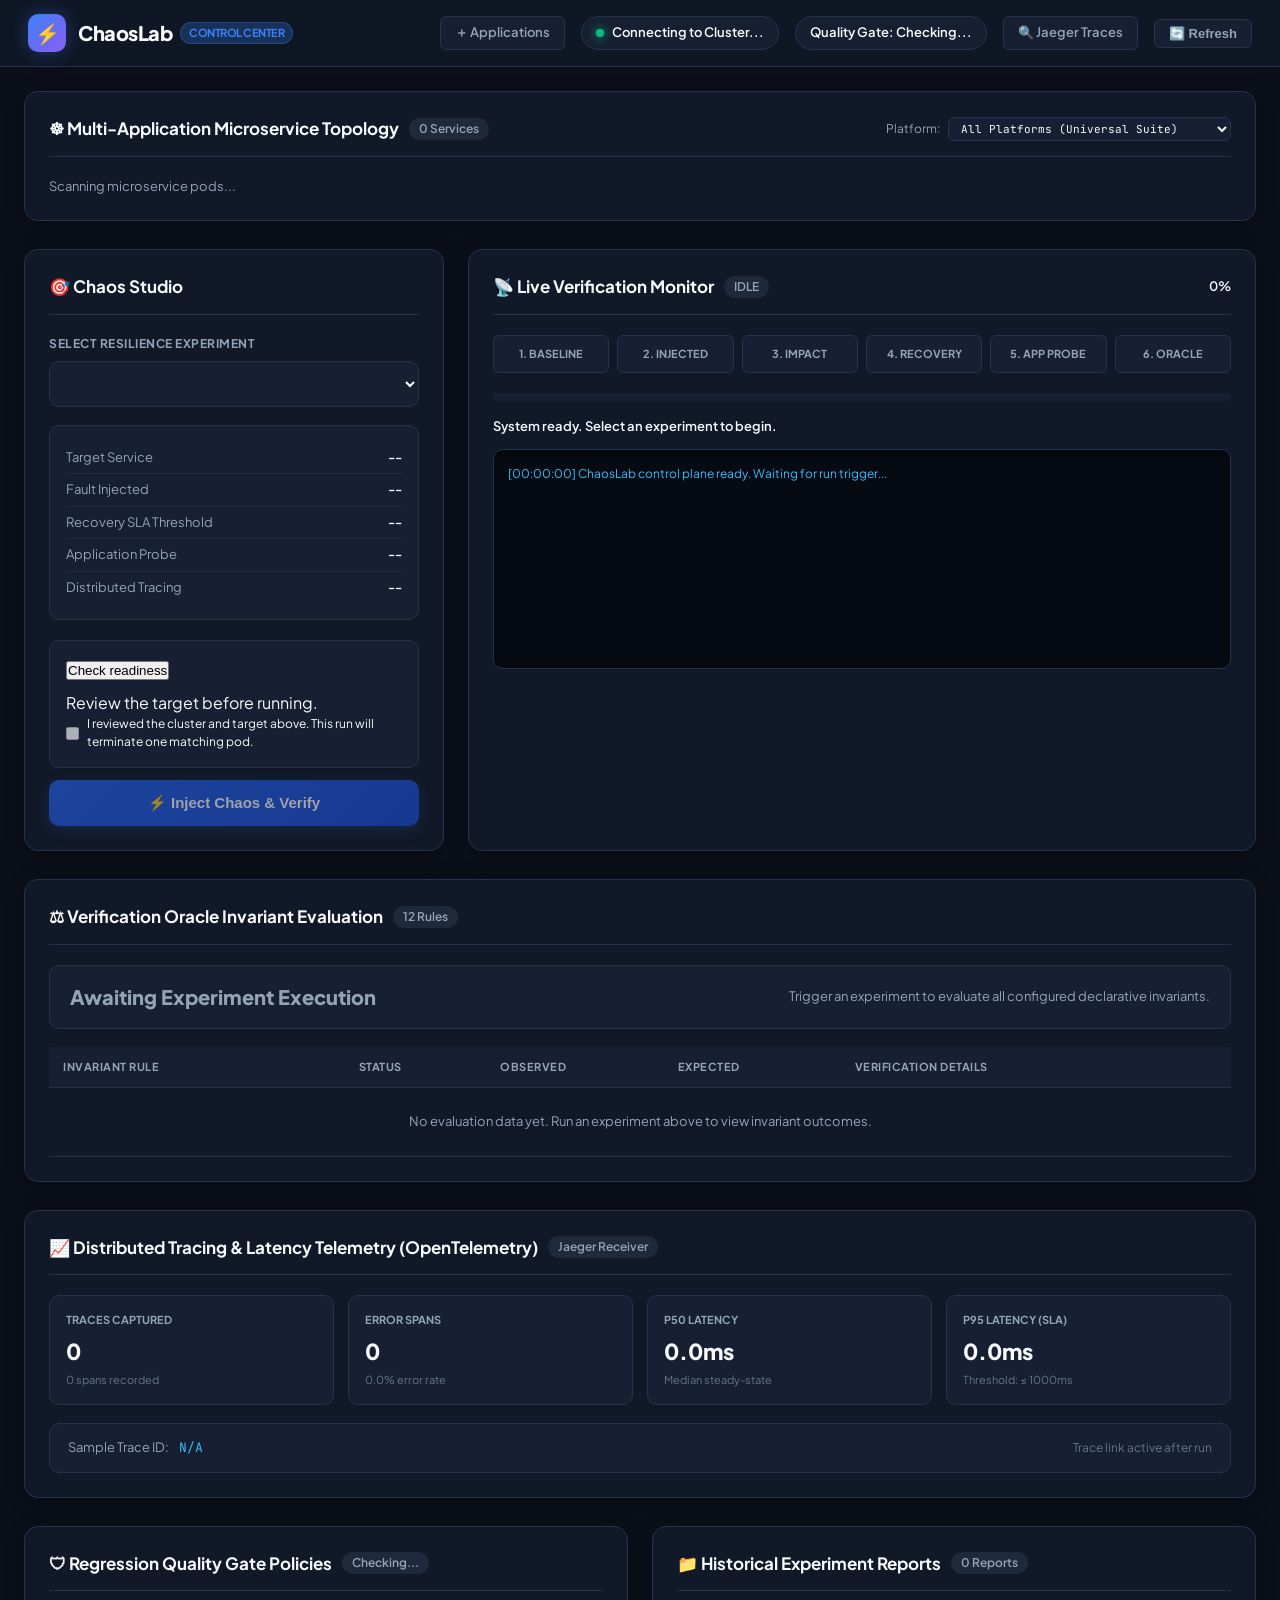
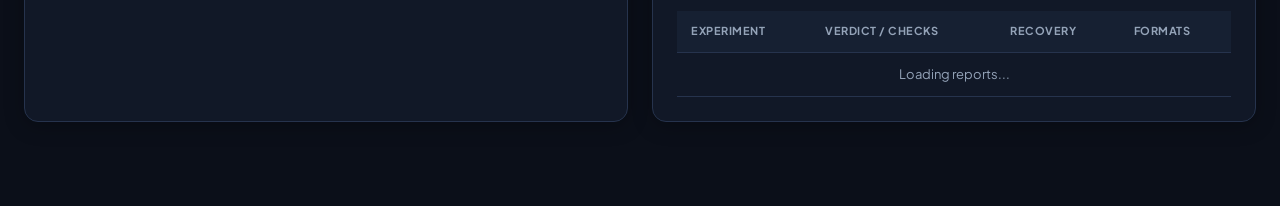
==== commit fcf7d68b: "Connect redesigned application onboarding to Chaos Studio" ====
--- a/chaoslab/dashboard/static/index.html
+++ b/chaoslab/dashboard/static/index.html
@@ -647,6 +647,7 @@
             </div>
         </div>
         <div class="nav-status">
+            <a href="/onboarding" class="btn-link">＋ Applications</a>
             <div class="status-pill" id="clusterStatusPill">
                 <span class="dot pulse-green" id="clusterDot"></span>
                 <span id="clusterStatusText">Connecting to Cluster...</span>
@@ -664,6 +665,7 @@
     </header>
 
     <div class="container">
+        <div id="handoffNotice" role="status" hidden style="border:1px solid var(--border-highlight);background:var(--bg-surface);border-radius:10px;padding:16px 20px;margin-bottom:20px;color:var(--text-muted);"></div>
         <!-- 1. Microservices Topology Grid -->
         <section class="card">
             <div class="card-header">
@@ -919,6 +921,27 @@
         let preflightCheckedAt = 0;
         let launchPending = false;
         let selectedPreviewName = null;
+        let handoffHandled = false;
+        async function handleApplicationHandoff() {
+            const params = new URLSearchParams(window.location.search);
+            const name = params.get('experiment');
+            if (!name || handoffHandled) return;
+            handoffHandled = true;
+            const notice = document.getElementById('handoffNotice');
+            notice.hidden = false;
+            if (!experimentsList.some(e => e.name === name)) {
+                notice.textContent = 'This experiment is unavailable. Open Applications to prepare it again.';
+                return;
+            }
+            document.getElementById('experimentSelect').value = name;
+            updateSelectedPreview();
+            notice.textContent = 'Application connected. Your experiment is selected. Review the readiness results, confirm the target, then choose Run reviewed experiment. Preview mode keeps fault execution disabled.';
+            const studio = document.getElementById('experimentSelect').closest('section');
+            studio.id = 'chaos-studio';
+            studio.style.scrollMarginTop = '100px';
+            studio.scrollIntoView({block:'start',behavior: window.matchMedia('(prefers-reduced-motion: reduce)').matches ? 'instant' : 'smooth'});
+            if (params.get('review') === '1') await fetchPreflight();
+        }
 
         async function fetchInitialData() {
             await Promise.all([
@@ -1023,9 +1046,9 @@
                 });
 
                 select.innerHTML = Object.keys(groups).map(grp => `
-                    <optgroup label="${grp}">
+                    <optgroup label="${escapeHtml(grp)}">
                         ${groups[grp].map(exp => `
-                            <option value="${exp.name}">${exp.name} (${exp.target})</option>
+                            <option value="${escapeHtml(exp.name)}">${escapeHtml(exp.name)} (${escapeHtml(exp.target)})</option>
                         `).join('')}
                     </optgroup>
                 `).join('');
@@ -1034,6 +1057,7 @@
                     select.value = currentVal;
                 }
                 updateSelectedPreview();
+                await handleApplicationHandoff();
             } catch (err) {
                 console.error("fetchExperiments error:", err);
             }
@@ -1345,7 +1369,7 @@
 
         function escapeHtml(text) {
             if (text == null) return "";
-            return String(text).replace(/&/g, '&amp;').replace(/</g, '&lt;').replace(/>/g, '&gt;');
+            return String(text).replace(/&/g, '&amp;').replace(/</g, '&lt;').replace(/>/g, '&gt;').replace(/"/g, '&quot;').replace(/'/g, '&#39;');
         }
 
         // Initial Load and Polling Loop (2s)
